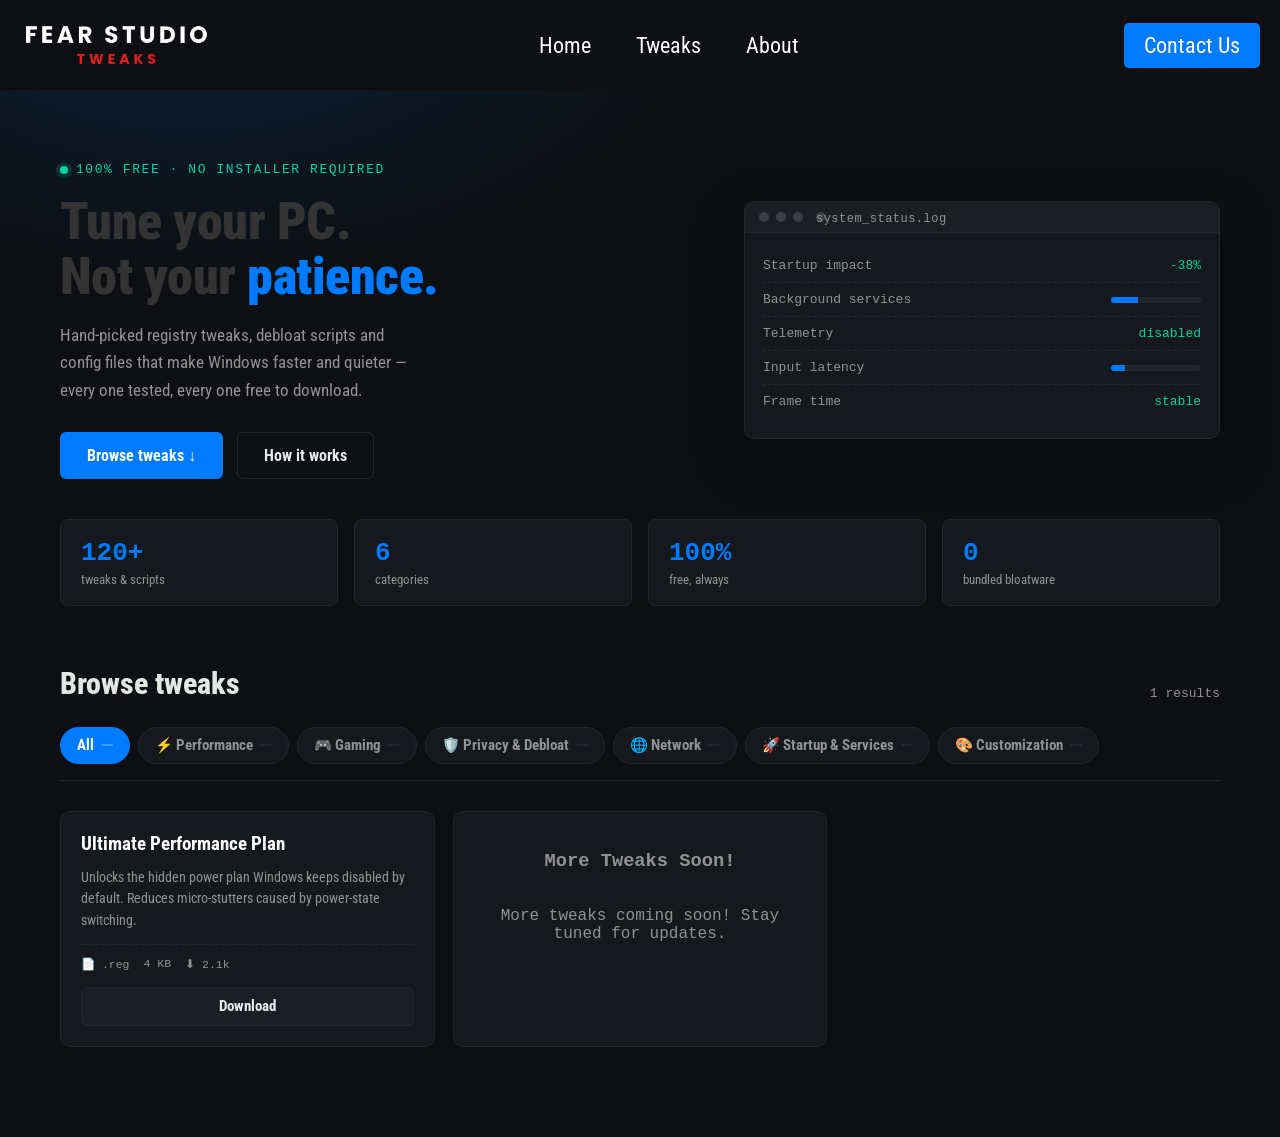
==== index.html @ eeb116f5 "first upload changes soon testing phase" ====
<!DOCTYPE html>
<html lang="en">
<head>
    <meta charset="UTF-8">
    <meta name="viewport" content="width=device-width, initial-scale=1.0">
    <link rel="stylesheet" href="CSS Files/index.css">
    <link rel="stylesheet" href="CSS Files/NavigationBar.css">
<link rel="icon" href="/images/logo/FST.png">


    <style>
@import url('https://fonts.googleapis.com/css2?family=Roboto+Condensed:ital,wght@0,100..900;1,100..900&display=swap');
</style>
 
    <title>Fear Studio Tweaks</title>
</head>
<body>

<nav class="navbar">
    <div class="logo">
        <img src="images/logo/FST.png" alt="Logo">
    </div>
    <div class="menu-left">
        <a href="#">Home</a>
        <a href="#">Tweaks</a>
        <a href="#">About</a>
    </div>

    <div class="menu-right">
        <a href="#" class="cta-button">Contact Us</a>
        <div class="hamburger" onclick="toggleMobileMenu()">
            <span></span>
            <span></span>
            <span></span>
        </div>
    </div>
</nav>
<div id="mobileMenu" class="mobile-menu">
    <a href="#" class="closebtn" onclick="toggleMobileMenu()">&times;</a>
    <a href="#">Home</a>
    <a href="#">Tweaks</a>
    <a href="#">About</a>
    <a href="#" class="cta-button">Contact Us</a>
</div>

<div class="page1">

    <div class="contentcenter">Welcome to the best free PC tweaks!</div>

    <!-- HERO -->
    <div class="hero">
        <div>
            <div class="hero-eyebrow">100% free · no installer required</div>
            <h1>Tune your PC.<br>Not your <span>patience.</span></h1>
            <p>Hand-picked registry tweaks, debloat scripts and config files that make Windows faster and quieter — every one tested, every one free to download.</p>
            <div class="hero-actions">
                <a href="#tweaks" class="btn btn-primary">Browse tweaks ↓</a>
                <a href="#" class="btn btn-ghost">How it works</a>
            </div>
        </div>

        <div class="readout">
            <div class="readout-bar"><span></span><span></span><span></span><span class="readout-title">system_status.log</span></div>
            <div class="readout-body">
                <div class="readout-row"><span>Startup impact</span><b class="val-ok">-38%</b></div>
                <div class="readout-row"><span>Background services</span><div class="bar"><i style="width:30%"></i></div></div>
                <div class="readout-row"><span>Telemetry</span><b class="val-ok">disabled</b></div>
                <div class="readout-row"><span>Input latency</span><div class="bar"><i style="width:15%"></i></div></div>
                <div class="readout-row"><span>Frame time</span><b class="val-ok">stable</b></div>
            </div>
        </div>
    </div>

    <!-- STATS -->
    <div class="stats">
        <div class="stat"><div class="n">120+</div><div class="l">tweaks &amp; scripts</div></div>
        <div class="stat"><div class="n">6</div><div class="l">categories</div></div>
        <div class="stat"><div class="n">100%</div><div class="l">free, always</div></div>
        <div class="stat"><div class="n">0</div><div class="l">bundled bloatware</div></div>
    </div>

    <!-- TWEAKS -->
    <div class="tweaks-section" id="tweaks">
        <div class="section-head">
            <h2>Browse tweaks</h2>
            <div class="result-count"><span id="resultCount">1</span> results</div>
        </div>

        <div class="tabs" id="tabs">
            <button class="tab active" data-filter="all">All <span class="count"></span></button>
            <button class="tab" data-filter="performance">⚡ Performance <span class="count"></span></button>
            <button class="tab" data-filter="gaming">🎮 Gaming <span class="count"></span></button>
            <button class="tab" data-filter="privacy">🛡️ Privacy &amp; Debloat <span class="count"></span></button>
            <button class="tab" data-filter="network">🌐 Network <span class="count"></span></button>
            <button class="tab" data-filter="startup">🚀 Startup &amp; Services <span class="count"></span></button>
            <button class="tab" data-filter="customization">🎨 Customization <span class="count"></span></button>
        </div>

        <div class="grid" id="grid">

            <div class="card" data-cat="performance">
               
                <h3>Ultimate Performance Plan</h3>
                <p>Unlocks the hidden power plan Windows keeps disabled by default. Reduces micro-stutters caused by power-state switching.</p>
                <div class="card-meta"><span>📄 .reg</span><span>4 KB</span><span>⬇ 2.1k</span></div>
                <a href="/Bat_Files/FearStudioPowerPlan.bat" class="card-dl">Download</a>
            </div>

            

            <div class="template-card" data-cat="performance">
               
                <h3>More Tweaks Soon!</h3 >
                <p>More tweaks coming soon! Stay tuned for updates.</p>
                
            </div>

            

        </div>
    </div>

</div>

<script>
function toggleMobileMenu() {
    const menu = document.getElementById("mobileMenu");
    if (menu.style.width === "250px") {
        menu.style.width = "0";
    } else {
        menu.style.width = "250px";
    }
}

// Category filtering
const tabs = document.querySelectorAll('.tab');
const cards = document.querySelectorAll('.card');
const resultCount = document.getElementById('resultCount');

tabs.forEach(tab => {
    tab.addEventListener('click', () => {
        tabs.forEach(t => t.classList.remove('active'));
        tab.classList.add('active');
        const filter = tab.dataset.filter;
        let visible = 0;
        cards.forEach(card => {
            const match = filter === 'all' || card.dataset.cat === filter;
            card.classList.toggle('hidden', !match);
            if (match) visible++;
        });
        resultCount.textContent = visible;
    });
});
</script>

</body>
</html>
---- CSS Files/index.css ----
:root{
    --bg: #0d0f12;
    --panel: #15181c;
    --panel-2: #1b1f24;
    --line: #23272d;
    --text: #e9edf1;
    --text-dim: #929292;
    --accent: #007bff;
    --accent-dim: #0056b3;
    --ok: #00d4a0;
    --warn: #ff5c5c;
    --mono: "Roboto Mono", monospace;
}

body{ background-color: var(--bg); color: var(--text); }

.contentcenter{ display:none; } /* replaced by hero below */

.page1{
    padding: 0;
    width: 100%;
    height: auto;
    min-height: calc(100vh - 70px);
    background:
        radial-gradient(ellipse 900px 500px at 15% -10%, rgba(0,123,255,0.16), transparent 60%),
        var(--bg);
}

/* ---------- HERO ---------- */
.hero{
    max-width: 1160px;
    margin: 0 auto;
    padding: 72px 24px 40px;
    display: grid;
    grid-template-columns: 1.15fr 0.85fr;
    gap: 40px;
    align-items: center;
}
.hero-eyebrow{
    font-family: var(--mono);
    font-size: 13px;
    letter-spacing: 0.12em;
    color: var(--ok);
    text-transform: uppercase;
    display: flex;
    align-items: center;
    gap: 8px;
    margin-bottom: 18px;
}
.hero-eyebrow::before{
    content:"";
    width: 8px; height: 8px; border-radius: 50%;
    background: var(--ok);
    box-shadow: 0 0 0 4px rgba(0,212,160,0.15);
}
.hero h1{
    font-family: "Roboto Condensed", sans-serif;
    font-weight: 900;
    font-size: 52px;
    line-height: 1.05;
    margin: 0 0 18px;
    letter-spacing: -0.01em;
}
.hero h1 span{ color: var(--accent); }
.hero p{
    color: var(--text-dim);
    font-size: 17px;
    line-height: 1.6;
    max-width: 46ch;
    margin: 0 0 28px;
}
.hero-actions{ display:flex; gap: 14px; flex-wrap: wrap; }
.btn{
    font-family: "Roboto Condensed", sans-serif;
    font-weight: 700;
    font-size: 16px;
    padding: 13px 26px;
    border-radius: 6px;
    text-decoration: none;
    cursor: pointer;
    border: 1px solid transparent;
    transition: 0.2s ease;
    display: inline-flex;
    align-items: center;
    gap: 8px;
}
.btn-primary{ background: var(--accent); color: #fff; }
.btn-primary:hover{ background: var(--accent-dim); }
.btn-ghost{ background: transparent; color: var(--text); border-color: var(--line); }
.btn-ghost:hover{ border-color: var(--accent); color: var(--accent); }

/* readout panel */
.readout{
    background: var(--panel);
    border: 1px solid var(--line);
    border-radius: 10px;
    font-family: var(--mono);
    font-size: 13px;
    overflow: hidden;
    box-shadow: 0 20px 50px rgba(0,0,0,0.35);
}
.readout-bar{
    display:flex; align-items:center; gap:7px;
    padding: 10px 14px;
    background: var(--panel-2);
    border-bottom: 1px solid var(--line);
    color: var(--text-dim);
}
.readout-bar span{ width:10px; height:10px; border-radius:50%; background:#3a3f46; }
.readout-title{ margin-left:6px; font-size:12px; letter-spacing:0.04em; }
.readout-body{ padding: 16px 18px 20px; }
.readout-row{
    display:flex; justify-content:space-between; align-items:center;
    padding: 9px 0; border-bottom: 1px dashed var(--line);
    color: var(--text-dim);
}
.readout-row:last-child{ border-bottom: none; }
.readout-row b{ color: var(--text); font-weight: 500; }
.readout-row .val-ok{ color: var(--ok); }
.readout-row .bar{
    width: 90px; height: 6px; background: var(--line); border-radius: 3px; overflow:hidden;
}
.readout-row .bar i{ display:block; height:100%; background: var(--accent); }

/* ---------- STATS STRIP ---------- */
.stats{
    max-width: 1160px;
    margin: 0 auto;
    padding: 0 24px 50px;
    display: grid;
    grid-template-columns: repeat(4, 1fr);
    gap: 16px;
}
.stat{
    background: var(--panel);
    border: 1px solid var(--line);
    border-radius: 8px;
    padding: 18px 20px;
}
.stat .n{
    font-family: var(--mono);
    font-size: 26px;
    font-weight: 700;
    color: var(--accent);
}
.stat .l{
    font-size: 13px;
    color: var(--text-dim);
    margin-top: 4px;
}

/* ---------- CATEGORY TABS ---------- */
.tweaks-section{
    max-width: 1160px;
    margin: 0 auto;
    padding: 10px 24px 90px;
}
.section-head{
    color: rgb(227, 230, 227);
    display:flex; justify-content:space-between; align-items:flex-end;
    flex-wrap: wrap; gap: 16px;
    margin-bottom: 26px;
}
.section-head h2{
    font-family: "Roboto Condensed", sans-serif;
    font-size: 30px;
    font-weight: 800;
    margin: 0;
}
.result-count{
    font-family: var(--mono);
    font-size: 13px;
    color: var(--text-dim);
}

.tabs{
    display:flex; gap: 8px; flex-wrap: wrap;
    margin-bottom: 30px;
    border-bottom: 1px solid var(--line);
    padding-bottom: 16px;
}
.tab{
    font-family: "Roboto Condensed", sans-serif;
    font-weight: 700;
    font-size: 14.5px;
    color: var(--text-dim);
    background: var(--panel);
    border: 1px solid var(--line);
    padding: 9px 16px;
    border-radius: 20px;
    cursor: pointer;
    transition: 0.2s ease;
    display:flex; align-items:center; gap:7px;
}
.tab .count{
    font-family: var(--mono);
    font-size: 11px;
    background: var(--line);
    color: var(--text-dim);
    padding: 1px 6px;
    border-radius: 10px;
}
.tab:hover{ color: var(--text); border-color: #33393f; }
.tab.active{
    background: var(--accent);
    border-color: var(--accent);
    color: #fff;
}
.tab.active .count{ background: rgba(255,255,255,0.25); color:#fff; }

/* ---------- CARDS ---------- */
.grid{
    display: grid;
    grid-template-columns: repeat(3, 1fr);
    gap: 18px;
}
.card{
    background: var(--panel);
    border: 1px solid var(--line);
    border-radius: 10px;
    padding: 20px;
    display: flex;
    flex-direction: column;
    gap: 12px;
    transition: 0.2s ease;
}
.template-card{
    text-align: center;
    color: var(--text-dim);
    font-family: var(--mono);
    background: var(--panel);
    border: 1px solid var(--line);
    border-radius: 10px;
    padding: 20px;
    display: flex;
    flex-direction: column;
   
    transition: 0.2s ease;
}
.template-card:hover{
    border-color: var(--accent);
    transform: translateY(-3px);
    box-shadow: 0 14px 30px rgba(0,0,0,0.3);
}

.card:hover{
    border-color: var(--accent);
    transform: translateY(-3px);
    box-shadow: 0 14px 30px rgba(0,0,0,0.3);
}

.badge{
    font-family: var(--mono);
    font-size: 10.5px;
    letter-spacing: 0.04em;
    text-transform: uppercase;
    padding: 3px 9px;
    border-radius: 20px;
    white-space: nowrap;
}
.badge-safe{ background: rgba(0,212,160,0.12); color: var(--ok); }
.badge-advanced{ background: rgba(255,92,92,0.12); color: var(--warn); }

.card h3{
    color: white;
    font-family: "Roboto Condensed", sans-serif;
    font-size: 19px;
    margin: 0;
}
.card p{
    font-size: 14px;
    color: var(--text-dim);
    line-height: 1.55;
    margin: 0;
    flex-grow: 1;
}
.card-meta{
    display:flex; gap: 14px;
    font-family: var(--mono);
    font-size: 11.5px;
    color: var(--text-dim);
    border-top: 1px dashed var(--line);
    padding-top: 12px;
}
.card-meta span{ display:flex; align-items:center; gap:5px; }

.card-dl{
    margin-top: 4px;
    font-family: "Roboto Condensed", sans-serif;
    font-weight: 700;
    font-size: 14.5px;
    background: var(--panel-2);
    color: var(--text);
    border: 1px solid var(--line);
    padding: 10px 14px;
    border-radius: 6px;
    text-align: center;
    text-decoration: none;
    cursor: pointer;
    transition: 0.2s ease;
}
.card-dl:hover{ background: var(--accent); border-color: var(--accent); color: #fff; }

.hidden{ display: none !important; }

/* ---------- RESPONSIVE ---------- */
@media screen and (max-width: 980px){
    .hero{ grid-template-columns: 1fr; padding-top: 50px; }
    .stats{ grid-template-columns: repeat(2,1fr); }
    .grid{ grid-template-columns: repeat(2,1fr); }
}
@media screen and (max-width: 620px){
    .hero h1{ font-size: 38px; }
    .stats{ grid-template-columns: 1fr 1fr; }
    .grid{ grid-template-columns: 1fr; }
    .section-head{ flex-direction: column; align-items:flex-start; }
}
---- CSS Files/NavigationBar.css ----
body {
    margin: 0;
    font-family: "Roboto Condensed", sans-serif;
   
    color: #333;
    
}
/* NAVBAR */
.navbar {
    display: flex;
    justify-content: space-between;
    align-items: center;
    background-color: #33333300;

    color: white;
    padding: 10px 20px;
    height: 70px;
    box-shadow: 0 2px 5px rgba(0,0,0,0.2);
    font-size: 22px;
}

/* LEFT MENU */
.menu-left,
.menu-right {
    display: flex;
    align-items: center;
    gap: 15px;
}

/* LOGO */
.logo img {
    padding-top: 5px;
    max-height: 50px;
    width: auto;
}


/* LINKS */
.navbar a {
    color: white;
    text-decoration: none;
    transition: 0.3s ease;
}

.navbar a:not(.cta-button) {
    padding: 10px 15px;
    border-radius: 5px;
}

.navbar a:not(.cta-button):hover {
    background-color: rgba(255, 255, 255, 0.082);
}


/* CONTACT BUTTON */
.cta-button {
    background-color: #007bff;
    color: white;
    padding: 10px 20px;
    border-radius: 5px;
    text-decoration: none;
    transition: 0.3s ease;
}

.cta-button:hover {
    background-color: #0056b3;
}


/* HAMBURGER MENU */
.hamburger {
    display: none;
    cursor: pointer;
    flex-direction: column;
    justify-content: space-between;
    width: 30px;
    height: 25px;
}

.hamburger span {
    width: 100%;
    height: 3px;
    background-color: white;
    border-radius: 5px;
    transition: 0.3s ease;
}


/* MOBILE SIDE MENU */
.mobile-menu {
    height: 100%;
    width: 0;
    position: fixed;
    z-index: 999;
    top: 0;
    left: 0;
    background-color: #111;
    overflow-x: hidden;
    transition: 0.5s ease;
    padding-top: 60px;
    box-shadow: 3px 0 10px rgba(0,0,0,0.3);
}


.mobile-menu a {
    display: block;
    padding: 15px 25px;
    font-size: 22px;
    color: white;
    text-decoration: none;
    transition: 0.3s ease;
}


.mobile-menu a:hover {
    color: #007bff;
}


/* CLOSE BUTTON */
.mobile-menu .closebtn {
    position: absolute;
    top: 10px;
    right: 25px;
    font-size: 40px;
}


/* HAMBURGER ANIMATION */
.hamburger.active span:nth-child(1) {
    transform: rotate(45deg) translate(5px,5px);
}

.hamburger.active span:nth-child(2) {
    opacity: 0;
}

.hamburger.active span:nth-child(3) {
    transform: rotate(-45deg) translate(5px,-5px);
}


/* MOBILE RESPONSIVE */
@media screen and (max-width:768px) {

    .menu-left {
        display: none;
    }

    .menu-right .cta-button {
        display: none;
    }

    .hamburger {
        display: flex;
    }

}


/* DESKTOP ONLY */
@media screen and (min-width:769px) {

    .mobile-menu {
        display: none;
    }

}
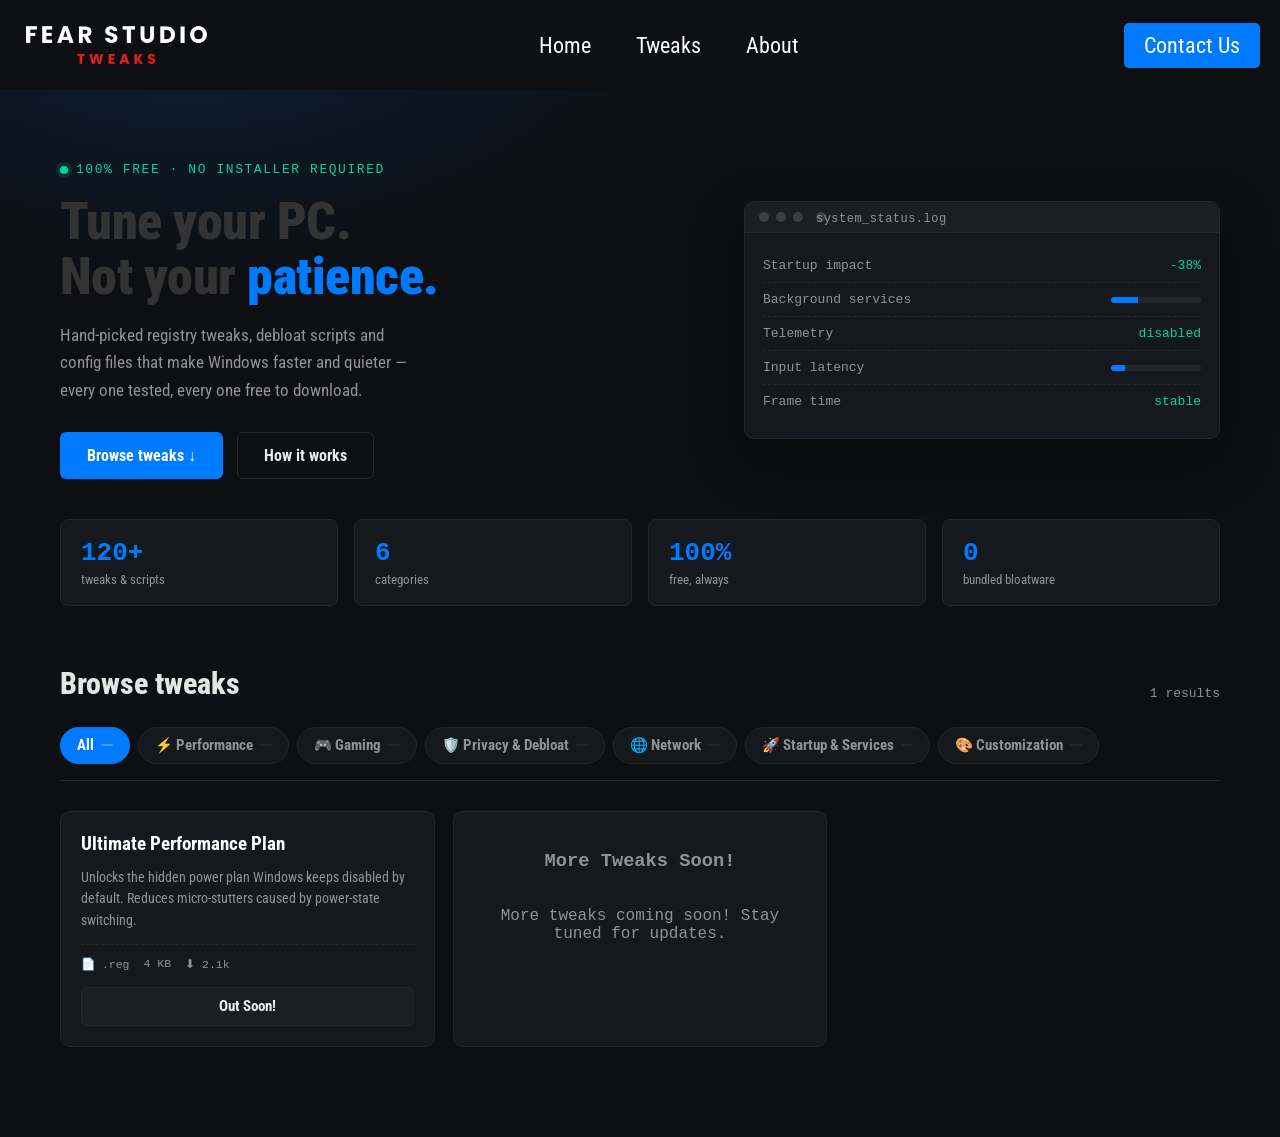
==== commit 8611be96: "tweaks placeholder" ====
--- a/index.html
+++ b/index.html
@@ -103,7 +103,7 @@
                 <h3>Ultimate Performance Plan</h3>
                 <p>Unlocks the hidden power plan Windows keeps disabled by default. Reduces micro-stutters caused by power-state switching.</p>
                 <div class="card-meta"><span>📄 .reg</span><span>4 KB</span><span>⬇ 2.1k</span></div>
-                <a href="/Bat_Files/FearStudioPowerPlan.bat" class="card-dl">Download</a>
+                <a href="#" class="card-dl">Out Soon!</a>
             </div>
 
             
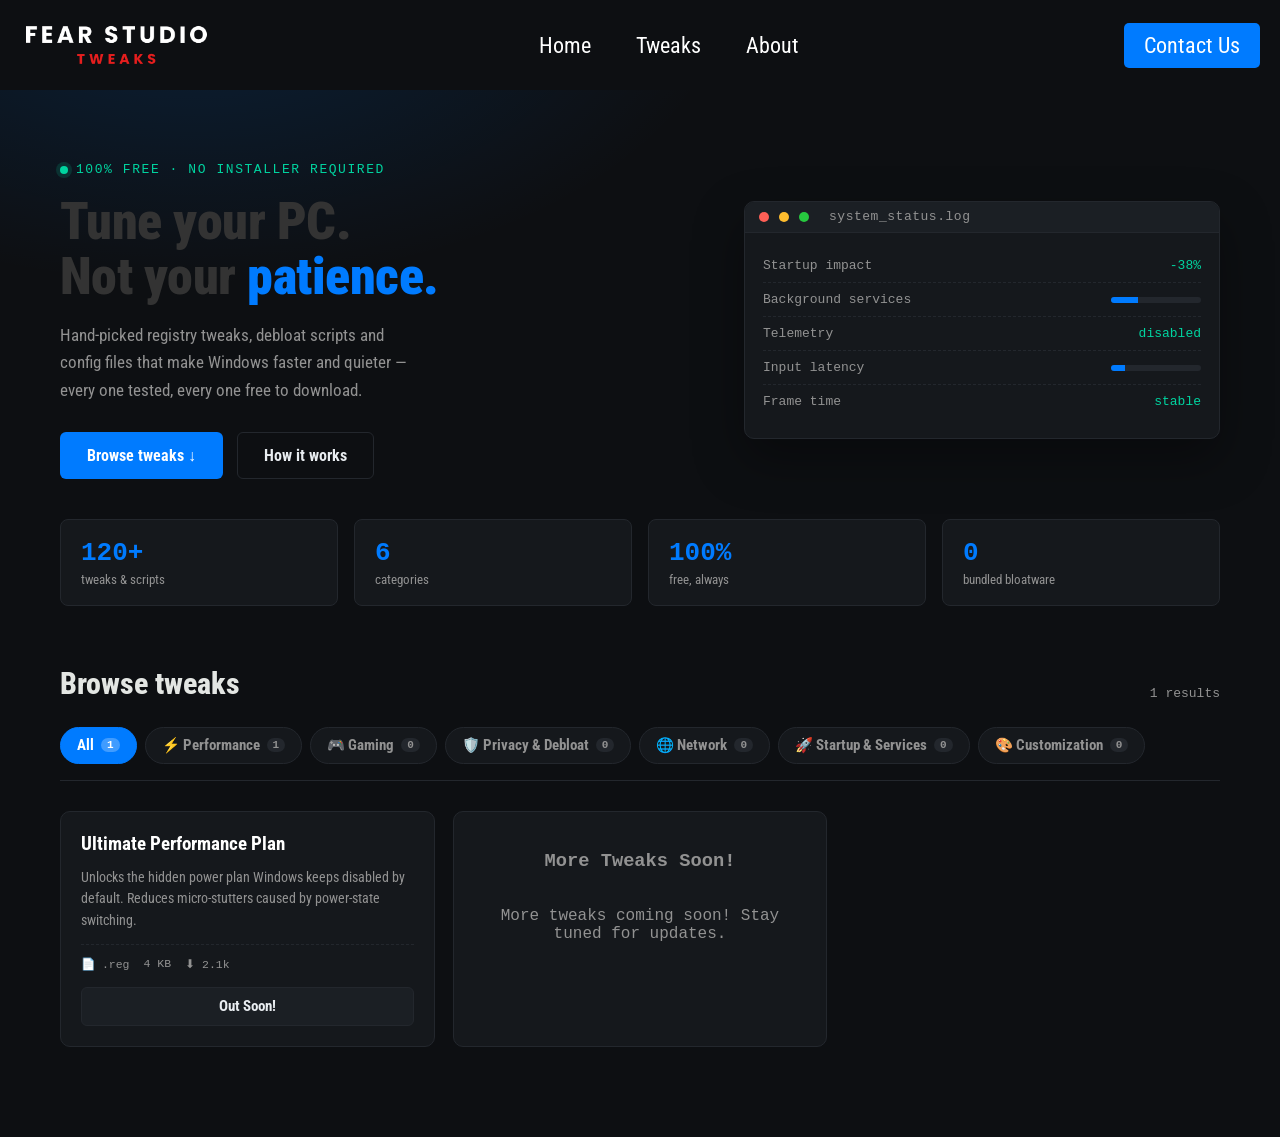
==== commit 01f17ef0: "Website - added a How it works page and QOL added a How it works page and some quality of life to th" ====
--- a/index.html
+++ b/index.html
@@ -55,7 +55,7 @@
             <p>Hand-picked registry tweaks, debloat scripts and config files that make Windows faster and quieter — every one tested, every one free to download.</p>
             <div class="hero-actions">
                 <a href="#tweaks" class="btn btn-primary">Browse tweaks ↓</a>
-                <a href="#" class="btn btn-ghost">How it works</a>
+                <a href="How_It_Works.html" class="btn btn-ghost">How it works</a>
             </div>
         </div>
 
@@ -132,25 +132,45 @@
     }
 }
 
-// Category filtering
+// Category filtering + live counts
 const tabs = document.querySelectorAll('.tab');
+// Only real tweak cards count — .template-card ("More Tweaks Soon") is excluded
 const cards = document.querySelectorAll('.card');
 const resultCount = document.getElementById('resultCount');
+
+function updateTabCounts() {
+    tabs.forEach(tab => {
+        const countSpan = tab.querySelector('.count');
+        if (!countSpan) return;
+        const filter = tab.dataset.filter;
+        const count = filter === 'all'
+            ? cards.length
+            : document.querySelectorAll(`.card[data-cat="${filter}"]`).length;
+        countSpan.textContent = count;
+    });
+}
+
+function applyFilter(filter) {
+    let visible = 0;
+    cards.forEach(card => {
+        const match = filter === 'all' || card.dataset.cat === filter;
+        card.classList.toggle('hidden', !match);
+        if (match) visible++;
+    });
+    resultCount.textContent = visible;
+}
 
 tabs.forEach(tab => {
     tab.addEventListener('click', () => {
         tabs.forEach(t => t.classList.remove('active'));
         tab.classList.add('active');
-        const filter = tab.dataset.filter;
-        let visible = 0;
-        cards.forEach(card => {
-            const match = filter === 'all' || card.dataset.cat === filter;
-            card.classList.toggle('hidden', !match);
-            if (match) visible++;
-        });
-        resultCount.textContent = visible;
+        applyFilter(tab.dataset.filter);
     });
 });
+
+// Initialize counts and results on page load
+updateTabCounts();
+applyFilter('all');
 </script>
 
 </body>
--- a/CSS Files/index.css
+++ b/CSS Files/index.css
@@ -91,6 +91,8 @@
 
 /* readout panel */
 .readout{
+    
+
     background: var(--panel);
     border: 1px solid var(--line);
     border-radius: 10px;
@@ -100,14 +102,26 @@
     box-shadow: 0 20px 50px rgba(0,0,0,0.35);
 }
 .readout-bar{
-    display:flex; align-items:center; gap:7px;
+
+   
+    display:flex; align-items:center; gap: 10px;
     padding: 10px 14px;
     background: var(--panel-2);
     border-bottom: 1px solid var(--line);
     color: var(--text-dim);
 }
-.readout-bar span{ width:10px; height:10px; border-radius:50%; background:#3a3f46; }
-.readout-title{ margin-left:6px; font-size:12px; letter-spacing:0.04em; }
+.readout-bar span{
+    width:10px; height:10px; border-radius:50%;
+text-align:center; line-height:10px; font-size: 13px;
+}
+.readout-bar span:nth-child(1){ background:#ff5f56; }
+.readout-bar span:nth-child(2){ background:#ffbd2e; }
+.readout-bar span:nth-child(3){ background:#27c93f; }
+.readout-title{
+    margin-left: 10px;
+    font-size: 12px;
+    letter-spacing: 0.04em;
+}
 .readout-body{ padding: 16px 18px 20px; }
 .readout-row{
     display:flex; justify-content:space-between; align-items:center;
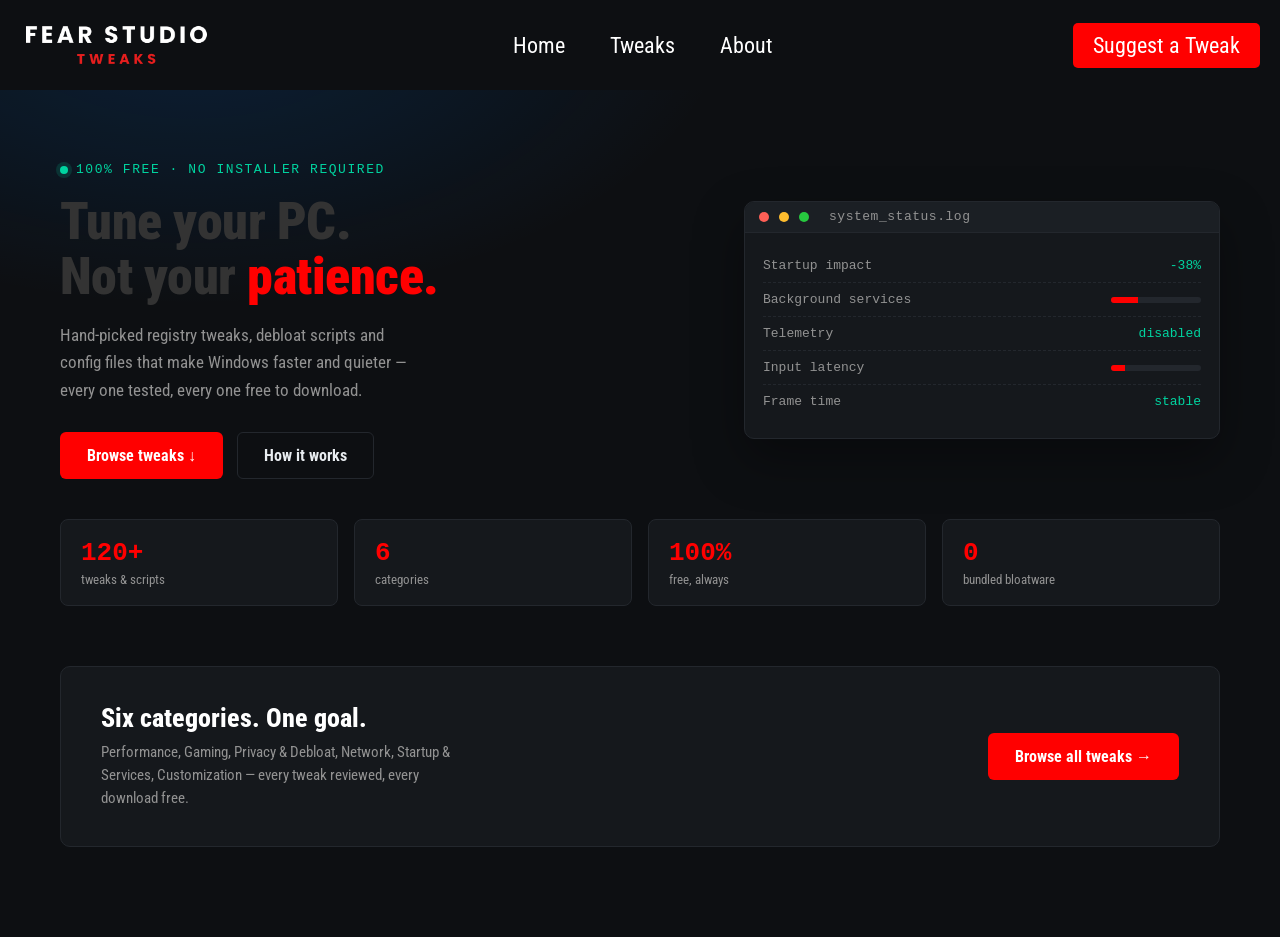
==== commit 370761be: "Fear Studio is under development. Fear Studio is currently undergoing a complete website overhaul to" ====
--- a/index.html
+++ b/index.html
@@ -5,7 +5,7 @@
     <meta name="viewport" content="width=device-width, initial-scale=1.0">
     <link rel="stylesheet" href="CSS Files/index.css">
     <link rel="stylesheet" href="CSS Files/NavigationBar.css">
-<link rel="icon" href="/images/logo/FST.png">
+<link rel="icon" href="/images/logo/FearStudio Tweaks.png">
 
 
     <style>
@@ -21,13 +21,13 @@
         <img src="images/logo/FST.png" alt="Logo">
     </div>
     <div class="menu-left">
-        <a href="#">Home</a>
-        <a href="#">Tweaks</a>
-        <a href="#">About</a>
+        <a href="index.html">Home</a>
+        <a href="Tweaks.html">Tweaks</a>
+        <a href="About.html">About</a>
     </div>
 
     <div class="menu-right">
-        <a href="#" class="cta-button">Contact Us</a>
+        <a href="Suggest_a_Tweak.html" class="cta-button">Suggest a Tweak</a>
         <div class="hamburger" onclick="toggleMobileMenu()">
             <span></span>
             <span></span>
@@ -37,10 +37,10 @@
 </nav>
 <div id="mobileMenu" class="mobile-menu">
     <a href="#" class="closebtn" onclick="toggleMobileMenu()">&times;</a>
-    <a href="#">Home</a>
-    <a href="#">Tweaks</a>
-    <a href="#">About</a>
-    <a href="#" class="cta-button">Contact Us</a>
+    <a href="index.html">Home</a>
+    <a href="Tweaks.html">Tweaks</a>
+    <a href="About.html">About</a>
+    <a href="Suggest_a_Tweak.html" class="cta-button">Suggest a Tweak</a>
 </div>
 
 <div class="page1">
@@ -54,7 +54,7 @@
             <h1>Tune your PC.<br>Not your <span>patience.</span></h1>
             <p>Hand-picked registry tweaks, debloat scripts and config files that make Windows faster and quieter — every one tested, every one free to download.</p>
             <div class="hero-actions">
-                <a href="#tweaks" class="btn btn-primary">Browse tweaks ↓</a>
+                <a href="Tweaks.html" class="btn btn-primary">Browse tweaks ↓</a>
                 <a href="How_It_Works.html" class="btn btn-ghost">How it works</a>
             </div>
         </div>
@@ -79,44 +79,14 @@
         <div class="stat"><div class="n">0</div><div class="l">bundled bloatware</div></div>
     </div>
 
-    <!-- TWEAKS -->
-    <div class="tweaks-section" id="tweaks">
-        <div class="section-head">
-            <h2>Browse tweaks</h2>
-            <div class="result-count"><span id="resultCount">1</span> results</div>
-        </div>
-
-        <div class="tabs" id="tabs">
-            <button class="tab active" data-filter="all">All <span class="count"></span></button>
-            <button class="tab" data-filter="performance">⚡ Performance <span class="count"></span></button>
-            <button class="tab" data-filter="gaming">🎮 Gaming <span class="count"></span></button>
-            <button class="tab" data-filter="privacy">🛡️ Privacy &amp; Debloat <span class="count"></span></button>
-            <button class="tab" data-filter="network">🌐 Network <span class="count"></span></button>
-            <button class="tab" data-filter="startup">🚀 Startup &amp; Services <span class="count"></span></button>
-            <button class="tab" data-filter="customization">🎨 Customization <span class="count"></span></button>
-        </div>
-
-        <div class="grid" id="grid">
-
-            <div class="card" data-cat="performance">
-               
-                <h3>Ultimate Performance Plan</h3>
-                <p>Unlocks the hidden power plan Windows keeps disabled by default. Reduces micro-stutters caused by power-state switching.</p>
-                <div class="card-meta"><span>📄 .reg</span><span>4 KB</span><span>⬇ 2.1k</span></div>
-                <a href="#" class="card-dl">Out Soon!</a>
+    <!-- TWEAKS TEASER -->
+    <div class="tweaks-teaser">
+        <div class="teaser-box">
+            <div>
+                <h2>Six categories. One goal.</h2>
+                <p>Performance, Gaming, Privacy &amp; Debloat, Network, Startup &amp; Services, Customization — every tweak reviewed, every download free.</p>
             </div>
-
-            
-
-            <div class="template-card" data-cat="performance">
-               
-                <h3>More Tweaks Soon!</h3 >
-                <p>More tweaks coming soon! Stay tuned for updates.</p>
-                
-            </div>
-
-            
-
+            <a href="Tweaks.html" class="btn btn-primary">Browse all tweaks →</a>
         </div>
     </div>
 
@@ -131,46 +101,6 @@
         menu.style.width = "250px";
     }
 }
-
-// Category filtering + live counts
-const tabs = document.querySelectorAll('.tab');
-// Only real tweak cards count — .template-card ("More Tweaks Soon") is excluded
-const cards = document.querySelectorAll('.card');
-const resultCount = document.getElementById('resultCount');
-
-function updateTabCounts() {
-    tabs.forEach(tab => {
-        const countSpan = tab.querySelector('.count');
-        if (!countSpan) return;
-        const filter = tab.dataset.filter;
-        const count = filter === 'all'
-            ? cards.length
-            : document.querySelectorAll(`.card[data-cat="${filter}"]`).length;
-        countSpan.textContent = count;
-    });
-}
-
-function applyFilter(filter) {
-    let visible = 0;
-    cards.forEach(card => {
-        const match = filter === 'all' || card.dataset.cat === filter;
-        card.classList.toggle('hidden', !match);
-        if (match) visible++;
-    });
-    resultCount.textContent = visible;
-}
-
-tabs.forEach(tab => {
-    tab.addEventListener('click', () => {
-        tabs.forEach(t => t.classList.remove('active'));
-        tab.classList.add('active');
-        applyFilter(tab.dataset.filter);
-    });
-});
-
-// Initialize counts and results on page load
-updateTabCounts();
-applyFilter('all');
 </script>
 
 </body>
--- a/CSS Files/index.css
+++ b/CSS Files/index.css
@@ -5,8 +5,8 @@
     --line: #23272d;
     --text: #e9edf1;
     --text-dim: #929292;
-    --accent: #007bff;
-    --accent-dim: #0056b3;
+    --accent: #ff0000;
+    --accent-dim: #b30000;
     --ok: #00d4a0;
     --warn: #ff5c5c;
     --mono: "Roboto Mono", monospace;
@@ -163,169 +163,49 @@
     margin-top: 4px;
 }
 
-/* ---------- CATEGORY TABS ---------- */
-.tweaks-section{
+/* ---------- HOMEPAGE TWEAKS TEASER ---------- */
+.tweaks-teaser{
     max-width: 1160px;
     margin: 0 auto;
     padding: 10px 24px 90px;
 }
-.section-head{
-    color: rgb(227, 230, 227);
-    display:flex; justify-content:space-between; align-items:flex-end;
-    flex-wrap: wrap; gap: 16px;
-    margin-bottom: 26px;
-}
-.section-head h2{
-    font-family: "Roboto Condensed", sans-serif;
-    font-size: 30px;
-    font-weight: 800;
-    margin: 0;
-}
-.result-count{
-    font-family: var(--mono);
-    font-size: 13px;
-    color: var(--text-dim);
-}
-
-.tabs{
-    display:flex; gap: 8px; flex-wrap: wrap;
-    margin-bottom: 30px;
-    border-bottom: 1px solid var(--line);
-    padding-bottom: 16px;
-}
-.tab{
-    font-family: "Roboto Condensed", sans-serif;
-    font-weight: 700;
-    font-size: 14.5px;
-    color: var(--text-dim);
-    background: var(--panel);
-    border: 1px solid var(--line);
-    padding: 9px 16px;
-    border-radius: 20px;
-    cursor: pointer;
-    transition: 0.2s ease;
-    display:flex; align-items:center; gap:7px;
-}
-.tab .count{
-    font-family: var(--mono);
-    font-size: 11px;
-    background: var(--line);
-    color: var(--text-dim);
-    padding: 1px 6px;
-    border-radius: 10px;
-}
-.tab:hover{ color: var(--text); border-color: #33393f; }
-.tab.active{
-    background: var(--accent);
-    border-color: var(--accent);
-    color: #fff;
-}
-.tab.active .count{ background: rgba(255,255,255,0.25); color:#fff; }
-
-/* ---------- CARDS ---------- */
-.grid{
-    display: grid;
-    grid-template-columns: repeat(3, 1fr);
-    gap: 18px;
-}
-.card{
+.teaser-box{
     background: var(--panel);
     border: 1px solid var(--line);
     border-radius: 10px;
-    padding: 20px;
+    padding: 36px 40px;
     display: flex;
-    flex-direction: column;
-    gap: 12px;
-    transition: 0.2s ease;
-}
-.template-card{
-    text-align: center;
-    color: var(--text-dim);
-    font-family: var(--mono);
-    background: var(--panel);
-    border: 1px solid var(--line);
-    border-radius: 10px;
-    padding: 20px;
-    display: flex;
-    flex-direction: column;
-   
-    transition: 0.2s ease;
-}
-.template-card:hover{
-    border-color: var(--accent);
-    transform: translateY(-3px);
-    box-shadow: 0 14px 30px rgba(0,0,0,0.3);
-}
-
-.card:hover{
-    border-color: var(--accent);
-    transform: translateY(-3px);
-    box-shadow: 0 14px 30px rgba(0,0,0,0.3);
-}
-
-.badge{
-    font-family: var(--mono);
-    font-size: 10.5px;
-    letter-spacing: 0.04em;
-    text-transform: uppercase;
-    padding: 3px 9px;
-    border-radius: 20px;
-    white-space: nowrap;
-}
-.badge-safe{ background: rgba(0,212,160,0.12); color: var(--ok); }
-.badge-advanced{ background: rgba(255,92,92,0.12); color: var(--warn); }
-
-.card h3{
+    justify-content: space-between;
+    align-items: center;
+    gap: 24px;
+    flex-wrap: wrap;
+}
+.teaser-box h2{
+    font-family: "Roboto Condensed", sans-serif;
+    font-size: 26px;
+    font-weight: 800;
+    margin: 0 0 8px;
     color: white;
-    font-family: "Roboto Condensed", sans-serif;
-    font-size: 19px;
+}
+.teaser-box p{
+    color: var(--text-dim);
+    font-size: 14.5px;
+    line-height: 1.6;
     margin: 0;
-}
-.card p{
-    font-size: 14px;
-    color: var(--text-dim);
-    line-height: 1.55;
-    margin: 0;
-    flex-grow: 1;
-}
-.card-meta{
-    display:flex; gap: 14px;
-    font-family: var(--mono);
-    font-size: 11.5px;
-    color: var(--text-dim);
-    border-top: 1px dashed var(--line);
-    padding-top: 12px;
-}
-.card-meta span{ display:flex; align-items:center; gap:5px; }
-
-.card-dl{
-    margin-top: 4px;
-    font-family: "Roboto Condensed", sans-serif;
-    font-weight: 700;
-    font-size: 14.5px;
-    background: var(--panel-2);
-    color: var(--text);
-    border: 1px solid var(--line);
-    padding: 10px 14px;
-    border-radius: 6px;
-    text-align: center;
-    text-decoration: none;
-    cursor: pointer;
-    transition: 0.2s ease;
-}
-.card-dl:hover{ background: var(--accent); border-color: var(--accent); color: #fff; }
-
-.hidden{ display: none !important; }
+    max-width: 52ch;
+}
+.teaser-box .btn{ flex-shrink: 0; }
+
+@media screen and (max-width: 620px){
+    .teaser-box{ flex-direction: column; align-items: flex-start; }
+}
 
 /* ---------- RESPONSIVE ---------- */
 @media screen and (max-width: 980px){
     .hero{ grid-template-columns: 1fr; padding-top: 50px; }
     .stats{ grid-template-columns: repeat(2,1fr); }
-    .grid{ grid-template-columns: repeat(2,1fr); }
 }
 @media screen and (max-width: 620px){
     .hero h1{ font-size: 38px; }
     .stats{ grid-template-columns: 1fr 1fr; }
-    .grid{ grid-template-columns: 1fr; }
-    .section-head{ flex-direction: column; align-items:flex-start; }
 }
--- a/CSS Files/NavigationBar.css
+++ b/CSS Files/NavigationBar.css
@@ -54,7 +54,7 @@
 
 /* CONTACT BUTTON */
 .cta-button {
-    background-color: #007bff;
+    background-color: #ff0000;
     color: white;
     padding: 10px 20px;
     border-radius: 5px;
@@ -63,7 +63,7 @@
 }
 
 .cta-button:hover {
-    background-color: #0056b3;
+    background-color: #b30000;
 }
 
 
